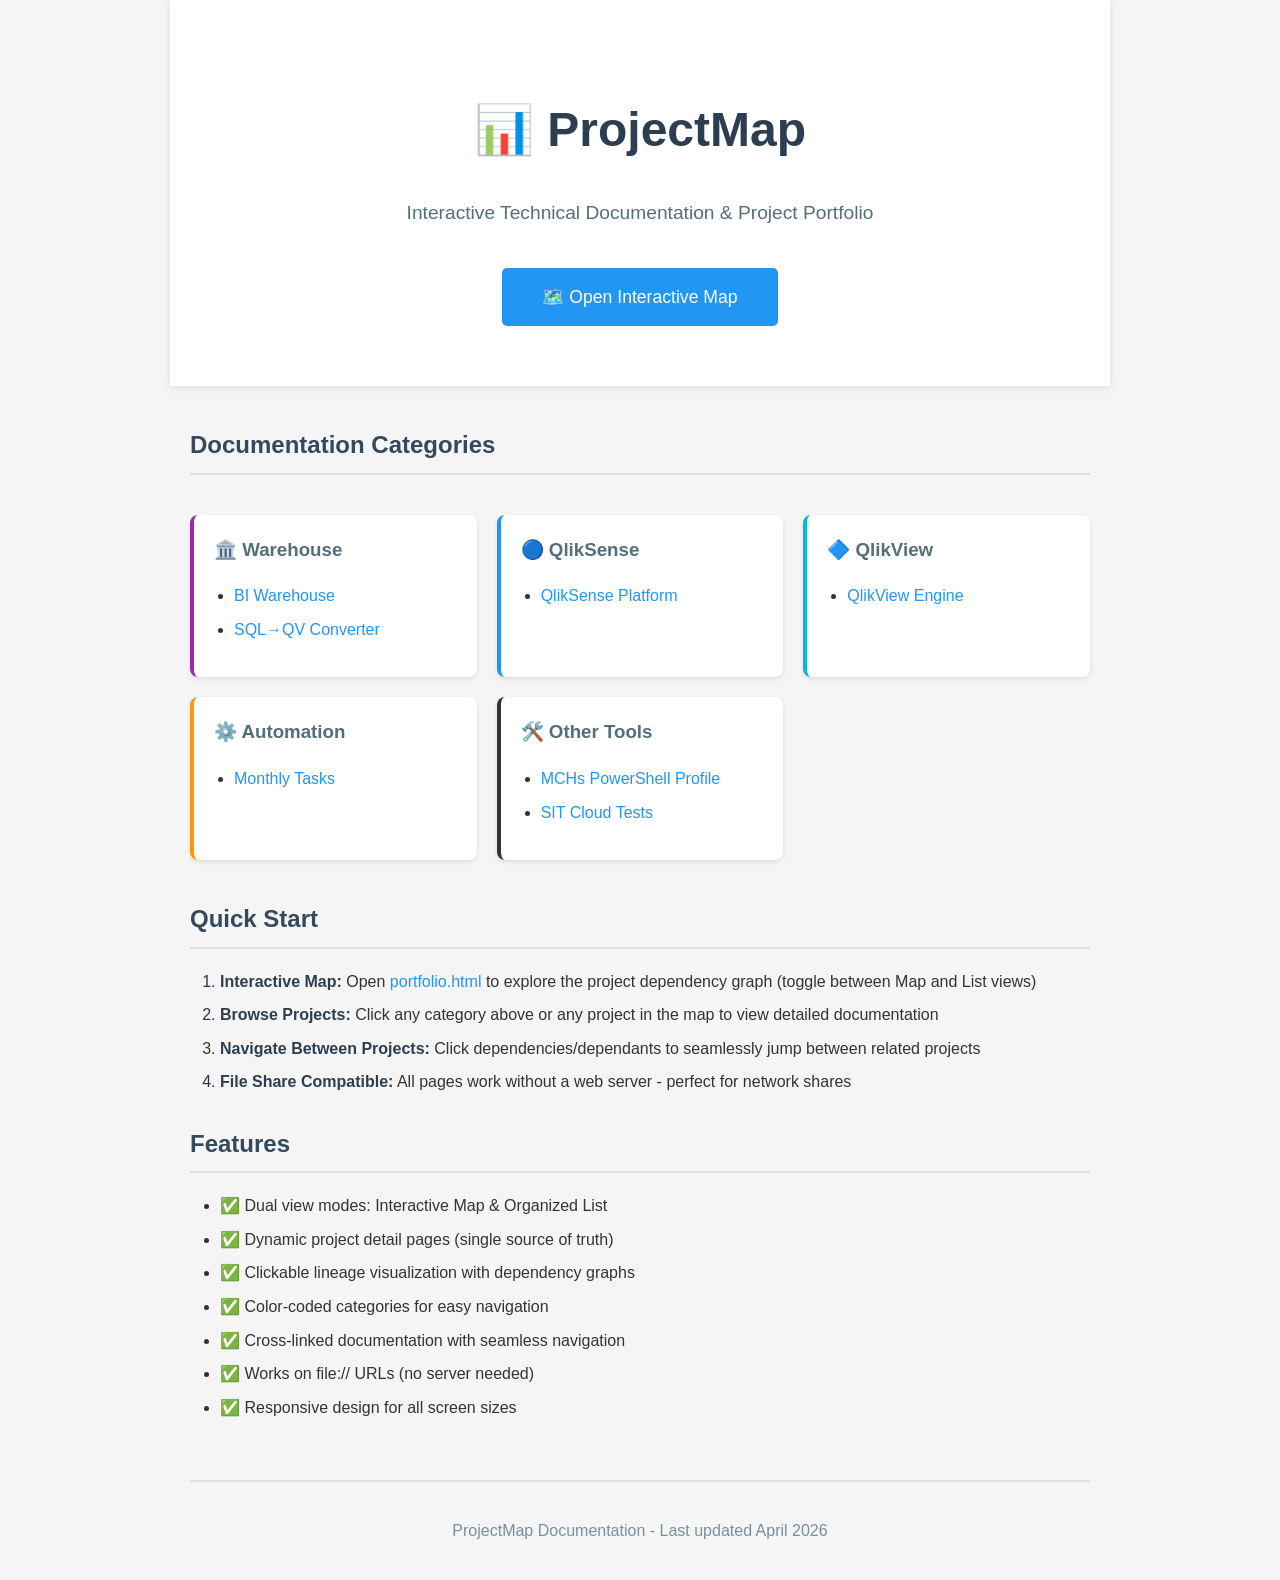
==== ProjectMap/index.html @ 53044aa2 "Indsæt" ====
<!DOCTYPE html>
<html lang="en">
<head>
    <meta charset="UTF-8">
    <meta name="viewport" content="width=device-width, initial-scale=1.0">
    <title>ProjectMap - Technical Documentation</title>
    <link rel="stylesheet" href="styles.css">
    <style>
        :root {
            --accent-color: #2196F3;
        }
        .hero {
            text-align: center;
            padding: 60px 20px;
            background: white;
            margin: -20px -20px 40px -20px;
            box-shadow: 0 2px 8px rgba(0,0,0,0.1);
        }
        .hero h1 {
            font-size: 3em;
            margin-bottom: 10px;
            border: none;
        }
        .hero p {
            font-size: 1.2em;
            color: #546e7a;
        }
        .btn-primary {
            display: inline-block;
            background: #2196F3;
            color: white;
            padding: 15px 40px;
            border-radius: 5px;
            text-decoration: none;
            font-size: 1.1em;
            font-weight: 500;
            margin-top: 20px;
            transition: background 0.3s;
        }
        .btn-primary:hover {
            background: #1976D2;
            text-decoration: none;
        }
        .category-grid {
            display: grid;
            grid-template-columns: repeat(auto-fit, minmax(250px, 1fr));
            gap: 20px;
            margin: 40px 0;
        }
        .category-card {
            background: white;
            padding: 20px;
            border-radius: 8px;
            border-left: 4px solid;
            box-shadow: 0 2px 4px rgba(0,0,0,0.1);
            transition: transform 0.2s;
        }
        .category-card:hover {
            transform: translateY(-2px);
            box-shadow: 0 4px 8px rgba(0,0,0,0.15);
        }
        .category-card h3 {
            margin-top: 0;
        }
        .category-card ul {
            padding-left: 20px;
        }
        .category-warehouse { border-left-color: #9C27B0; }
        .category-qliksense { border-left-color: #2196F3; }
        .category-qlikview { border-left-color: #00BCD4; }
        .category-automation { border-left-color: #FF9800; }
        .category-tools { border-left-color: #4CAF50; }
        .category-devops { border-left-color: #607D8B; }
    </style>
</head>
<body>
    <div class="hero">
        <h1>📊 ProjectMap</h1>
        <p>Interactive Technical Documentation & Project Portfolio</p>
        <a href="portfolio.html" class="btn-primary">🗺️ Open Interactive Map</a>
    </div>

    <h2>Documentation Categories</h2>
    
    <div class="category-grid" id="category-grid">
        <!-- Categories dynamically generated from data.js -->
    </div>

    <script src="data.js"></script>
    <script>
        // Group projects by category
        const projectsByCategory = {};
        Object.values(projectData).forEach(project => {
            if (!projectsByCategory[project.category]) {
                projectsByCategory[project.category] = [];
            }
            projectsByCategory[project.category].push(project);
        });

        // Generate category cards
        const grid = document.getElementById('category-grid');
        Object.entries(categories).forEach(([categoryKey, categoryInfo]) => {
            const projects = projectsByCategory[categoryKey] || [];
            if (projects.length === 0) return; // Skip empty categories

            const categoryClass = categoryKey.toLowerCase().replace(/ /g, '');
            const card = document.createElement('div');
            card.className = `category-card category-${categoryClass}`;
            
            const projectLinks = projects
                .map(p => `<li><a href="project-detail.html?project=${p.id}">${p.name}</a></li>`)
                .join('');
            
            card.innerHTML = `
                <h3>${categoryInfo.icon} ${categoryInfo.displayName}</h3>
                <ul>
                    ${projectLinks}
                </ul>
            `;
            
            grid.appendChild(card);
        });
    </script>

    <h2>Quick Start</h2>
    <ol>
        <li><strong>Interactive Map:</strong> Open <a href="portfolio.html">portfolio.html</a> to explore the project dependency graph (toggle between Map and List views)</li>
        <li><strong>Browse Projects:</strong> Click any category above or any project in the map to view detailed documentation</li>
        <li><strong>Navigate Between Projects:</strong> Click dependencies/dependants to seamlessly jump between related projects</li>
        <li><strong>File Share Compatible:</strong> All pages work without a web server - perfect for network shares</li>
    </ol>

    <h2>Features</h2>
    <ul>
        <li>✅ Dual view modes: Interactive Map & Organized List</li>
        <li>✅ Dynamic project detail pages (single source of truth)</li>
        <li>✅ Clickable lineage visualization with dependency graphs</li>
        <li>✅ Color-coded categories for easy navigation</li>
        <li>✅ Cross-linked documentation with seamless navigation</li>
        <li>✅ Works on file:// URLs (no server needed)</li>
        <li>✅ Responsive design for all screen sizes</li>
    </ul>

    <footer style="margin-top: 60px; padding-top: 20px; border-top: 2px solid #e0e0e0; color: #78909c; text-align: center;">
        <p>ProjectMap Documentation - Last updated April 2026</p>
    </footer>
</body>
</html>
---- ProjectMap/styles.css ----
/* ProjectMap Documentation Styles */

:root {
    --color-warehouse: #9C27B0;
    --color-qliksense: #2196F3;
    --color-qlikview: #00BCD4;
    --color-automation: #FF9800;
    --color-tools: #4CAF50;
    --color-devops: #607D8B;
}

body {
    font-family: -apple-system, BlinkMacSystemFont, 'Segoe UI', Roboto, Oxygen, Ubuntu, Cantarell, sans-serif;
    line-height: 1.6;
    color: #333;
    max-width: 900px;
    margin: 0 auto;
    padding: 20px;
    background: #f5f5f5;
}

/* Navigation */
.nav-header {
    background: white;
    padding: 15px 20px;
    margin: -20px -20px 30px -20px;
    border-bottom: 2px solid #e0e0e0;
    box-shadow: 0 2px 4px rgba(0,0,0,0.1);
}

.nav-header a {
    color: #546e7a;
    text-decoration: none;
    font-weight: 500;
}

.nav-header a:hover {
    color: var(--accent-color, #2c3e50);
}

.breadcrumb {
    font-size: 0.9em;
    color: #78909c;
    margin-top: 5px;
}

.breadcrumb span {
    margin: 0 5px;
}

/* Typography */
h1 {
    color: #2c3e50;
    border-bottom: 3px solid var(--accent-color, #9C27B0);
    padding-bottom: 10px;
}

h2 {
    color: #34495e;
    margin-top: 30px;
    border-bottom: 2px solid #e0e0e0;
    padding-bottom: 8px;
}

h3 {
    color: #546e7a;
    margin-top: 20px;
}

h4 {
    color: #607d8b;
    margin-top: 15px;
}

/* Code */
code {
    background: #f4f4f4;
    padding: 2px 6px;
    border-radius: 3px;
    font-family: 'Courier New', Courier, monospace;
    color: #c7254e;
}

pre {
    background: #282c34;
    color: #abb2bf;
    padding: 15px;
    border-radius: 5px;
    overflow-x: auto;
    border-left: 4px solid var(--accent-color, #9C27B0);
}

pre code {
    background: none;
    color: inherit;
    padding: 0;
}

/* Lists */
ul, ol {
    margin: 15px 0;
    padding-left: 30px;
}

li {
    margin: 8px 0;
}

/* Links */
strong {
    color: #2c3e50;
}

a {
    color: var(--accent-color, #9C27B0);
    text-decoration: none;
}

a:hover {
    text-decoration: underline;
}

/* Special elements */
.output-box {
    background: #f9f9f9;
    border: 1px solid #ddd;
    padding: 15px;
    border-radius: 5px;
    margin: 15px 0;
    font-family: 'Courier New', Courier, monospace;
    font-size: 0.9em;
}
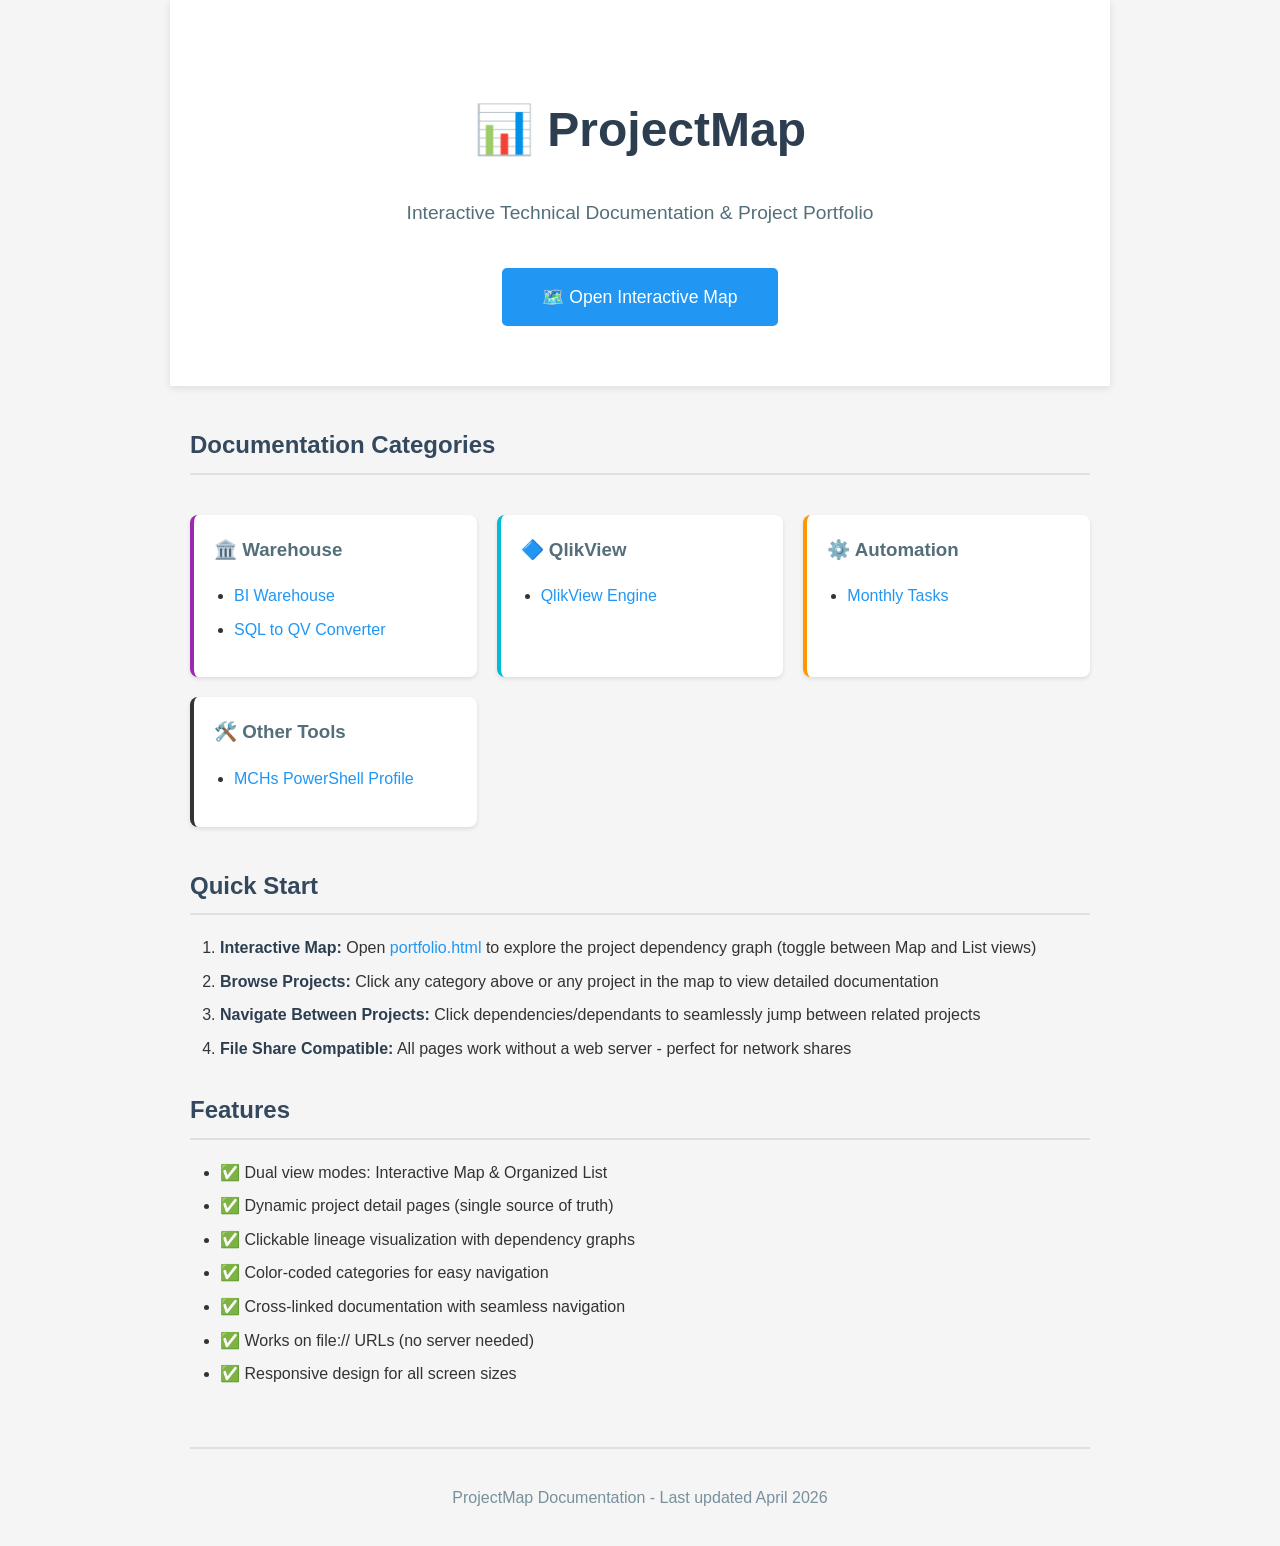
==== commit 9eb08965: "Modularized" ====
--- a/ProjectMap/index.html
+++ b/ProjectMap/index.html
@@ -86,6 +86,12 @@
         <!-- Categories dynamically generated from data.js -->
     </div>
 
+    <!-- Load category data files -->
+    <script src="ProjectData/warehouse.js"></script>
+    <script src="ProjectData/qlikview.js"></script>
+    <script src="ProjectData/automation.js"></script>
+    <script src="ProjectData/other-tools.js"></script>
+    <!-- Load data.js which merges all categories -->
     <script src="data.js"></script>
     <script>
         // Group projects by category
